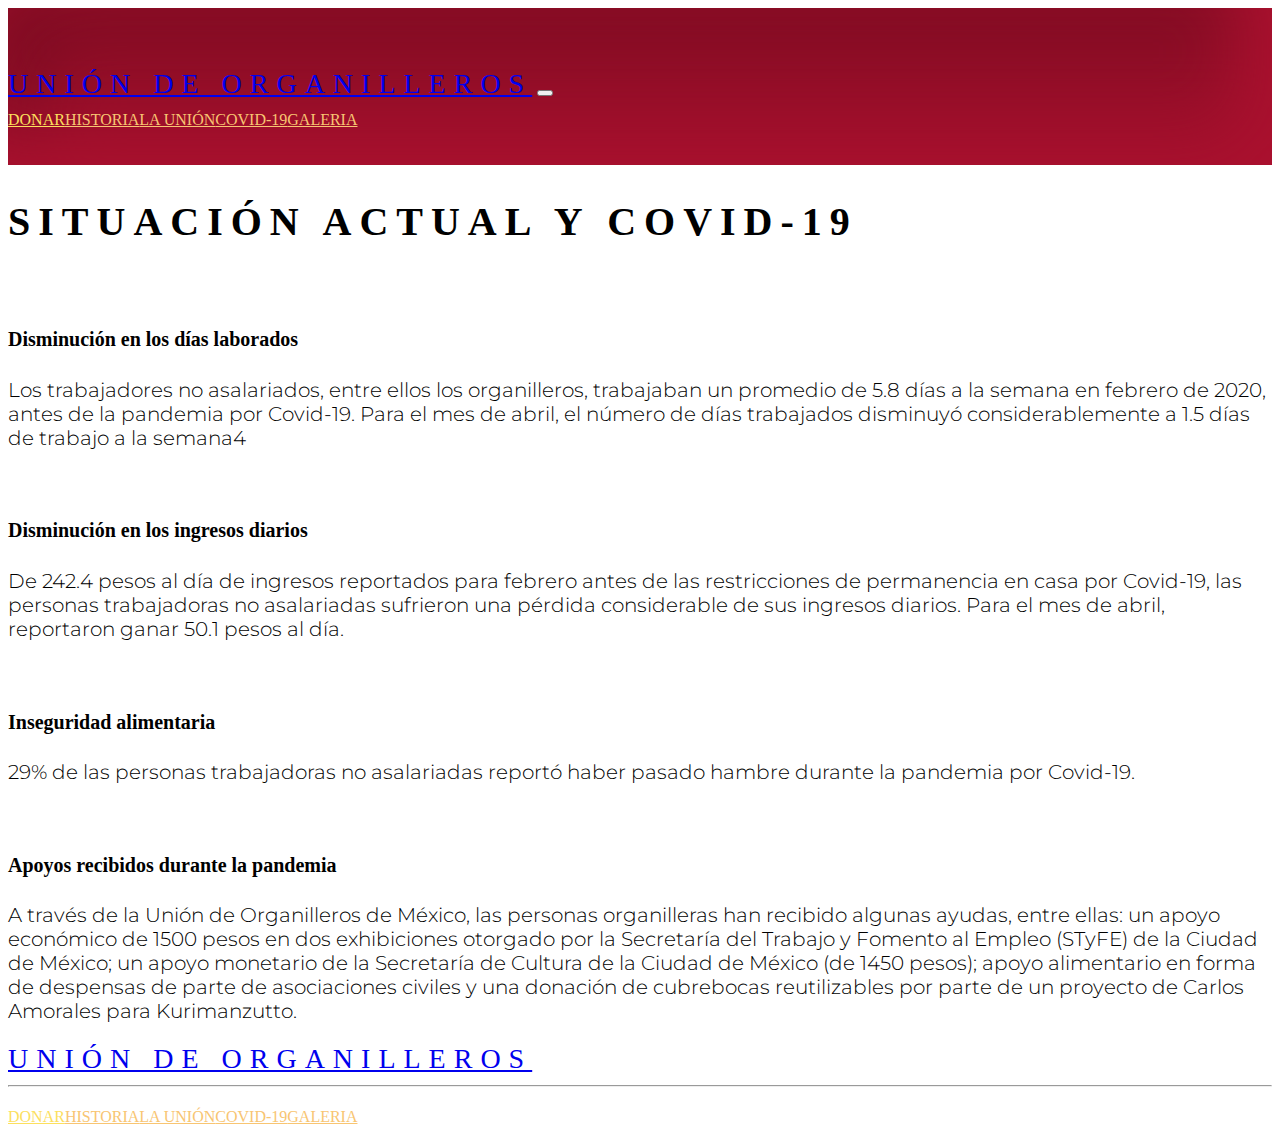
==== covid-19/index.html @ 3a2e7c78 "Avance Pagina Covid" ====
<!DOCTYPE html>
<html lang='en'>

<head>
    <meta charset='UTF-8'>
    <meta name='viewport' content='width=device-width, initial-scale=1.0'>
    <meta http-equiv='X-UA-Compatible' content='ie=edge'>

    <!-- Primary Meta Tags -->
    <title>La Unión de Organilleros de México</title>
    <meta name='title' content='La Unión de Organilleros de México'>
    <meta name='description' content=''>
    <meta keywords='organilleros, mexico, donar, campaña, organillero'>
    <link rel='icon' type='image/png' href='https://dpalmer.in/img/Dicon.png'>

    <!-- Twitter -->
    <meta name='twitter:card' content='summary_large_image'>

    <!-- Open Graph / Facebook -->
    <meta property='og:type' content='website'>
    <meta property='og:title' content='La Unión de Organilleros de México'>
    <meta property='og:description' content=''>
    <meta property='og:image' content=''>

    <!-- CSS -->
    <link rel="stylesheet" href="https://cdn.jsdelivr.net/npm/bootstrap@4.5.3/dist/css/bootstrap.min.css" integrity="sha384-TX8t27EcRE3e/ihU7zmQxVncDAy5uIKz4rEkgIXeMed4M0jlfIDPvg6uqKI2xXr2" crossorigin="anonymous">
    <link rel='stylesheet' type='text/css' href='../css/custom-styles.css'>
</head>

<body>
    <nav>
        <div class="container d-flex align-items-center">
            <a href="../" class="branding flex-grow-1">Unión de Organilleros</a>
            <button class="nav-button" type="button" data-toggle="collapse" data-target="#navbarToggler"
                aria-controls="navbarToggler" aria-expanded="false" aria-label="Toggle navigation">
            </button>
            <div id=nav-exit></div>
            <div class="nav-menu flex-grow-1 text-right" id="navbarToggler">
                <a href="../donar/" class="nav-link current">Donar</a>
                <a href="../historia-del-oficio/" class="nav-link">Historia</a>
                <a href="../historia-de-la-union/" class="nav-link">La Unión</a>
                <a href="../covid-19/" class="nav-link">Covid-19</a>
                <a href="../galeria/" class="nav-link">Galeria</a>
            </div>
        </div>
    </nav>

    <div class="container">
        <h1>Situación Actual y Covid-19</h1>
        <div class="row justify-content-between">
            <div class="col-md-6 col-lg-3 pt-3 pt-lg-0 px-4">
                <img class="img-fluid rounded-circle" src="https://images.unsplash.com/photo-1533186611831-df87f54ae9ae?ixid=MXwxMjA3fDB8MHxzZWFyY2h8MTl8fCUyMm9yZ2FuJTIwZ3JpbmRlcnMlMjIlMjBtZXhpY298ZW58MHwyfDB8&ixlib=rb-1.2.1&auto=format&fit=crop&w=500&q=60" alt="" class="covid">
                <h4 class="text-center pt-3">Disminución en los días laborados</h4>
                <p class="datosCovid text-center">Los trabajadores no asalariados, entre ellos los organilleros, trabajaban un promedio de 5.8 días a la semana en febrero de 2020, antes de la pandemia por Covid-19. Para el mes de abril, el número de días trabajados disminuyó considerablemente a 1.5 días de trabajo a la semana4</p>
            </div>
            <div class="col-md-6 col-lg-3 pt-3 pt-lg-0 px-4">
                <img class="img-fluid rounded-circle" src="https://images.unsplash.com/photo-1581008753481-b42e0474fb40?ixid=MXwxMjA3fDB8MHxzZWFyY2h8MTN8fCUyMm9yZ2FuJTIwZ3JpbmRlcnMlMjIlMjBtZXhpY298ZW58MHwyfDB8&ixlib=rb-1.2.1&auto=format&fit=crop&w=500&q=60" alt="" class="covid">
                <h4 class="text-center pt-3">Disminución en los ingresos diarios</h4>
                <p class="datosCovid text-center">De 242.4 pesos al día de ingresos reportados para febrero antes de las restricciones de permanencia en casa por Covid-19, las personas trabajadoras no asalariadas sufrieron una pérdida considerable de sus ingresos diarios. Para el mes de abril, reportaron ganar 50.1 pesos al día.</p>
            </div>
            <div class="col-md-6 col-lg-3 pt-3 pt-lg-0 px-4">
                <img class="img-fluid rounded-circle" src="https://images.unsplash.com/photo-1563657296610-d0459418a7a7?ixid=MXwxMjA3fDB8MHxzZWFyY2h8Mnx8JTIyb3JnYW4lMjBncmluZGVycyUyMiUyMG1leGljb3xlbnwwfDJ8MHw%3D&ixlib=rb-1.2.1&auto=format&fit=crop&w=500&q=60" alt="" class="covid">
                <h4 class="text-center pt-3">Inseguridad alimentaria</h4>
                <p class="datosCovid text-center">29% de las personas trabajadoras no asalariadas reportó haber pasado hambre durante la pandemia por Covid-19.</p>
            </div>
            <div class="col-md-6 col-lg-3 pt-3 pt-lg-0 px-4">
                <img class="img-fluid rounded-circle" src="https://images.unsplash.com/photo-1568635454645-b0da21651742?ixid=MXwxMjA3fDB8MHxzZWFyY2h8M3x8JTIyb3JnYW4lMjBncmluZGVycyUyMiUyMG1leGljb3xlbnwwfDJ8MHw%3D&ixlib=rb-1.2.1&auto=format&fit=crop&w=500&q=60" alt="" class="covid">
                <h4 class="text-center pt-3">Apoyos recibidos durante la pandemia</h4>
                <p class="datosCovid text-center">A través de la Unión de Organilleros de México, las personas organilleras han recibido algunas ayudas, entre ellas: un apoyo económico de 1500 pesos en dos exhibiciones otorgado por la Secretaría del Trabajo y Fomento al Empleo (STyFE) de la Ciudad de México; un apoyo monetario de la Secretaría de Cultura de la Ciudad de México (de 1450 pesos); apoyo alimentario en forma de despensas de parte de asociaciones civiles y una donación de cubrebocas reutilizables por parte de un proyecto de Carlos Amorales para Kurimanzutto.</p>
            </div>
        </div>
    </div>

    <footer>
        <div class="container">
            <a href="../" class="branding flex-grow-1">Unión de Organilleros</a>
            <hr>
            <div class="w-50 ml-auto mr-0">
                <div class="nav-menu w-100 text-right">
                    <a href="../donar/" class="nav-link current">Donar</a>
                    <a href="../historia-del-oficio/" class="nav-link">Historia</a>
                    <a href="../historia-de-la-union/" class="nav-link">La Unión</a>
                    <a href="../covid-19/" class="nav-link">Covid-19</a>
                    <a href="../galeria/" class="nav-link pr-0">Galeria</a>
                </div>
            </div>
        </div>
    </footer>

    <script>
        document.querySelector('[data-target="#navbarToggler"]').addEventListener('click', function () {
            document.getElementById('navbarToggler').classList.add('open');
            document.getElementById('nav-exit').classList.add('navbar-exit');
        });
        document.getElementById('nav-exit').addEventListener('click', function () {
            document.getElementById('navbarToggler').classList.remove('open');
            document.getElementById('nav-exit').classList.remove('navbar-exit');
        });
    </script>
    <script src="https://code.jquery.com/jquery-3.5.1.slim.min.js" integrity="sha384-DfXdz2htPH0lsSSs5nCTpuj/zy4C+OGpamoFVy38MVBnE+IbbVYUew+OrCXaRkfj" crossorigin="anonymous"></script>
    <script src="https://cdn.jsdelivr.net/npm/popper.js@1.16.1/dist/umd/popper.min.js" integrity="sha384-9/reFTGAW83EW2RDu2S0VKaIzap3H66lZH81PoYlFhbGU+6BZp6G7niu735Sk7lN" crossorigin="anonymous"></script>
    <script src="https://cdn.jsdelivr.net/npm/bootstrap@4.5.3/dist/js/bootstrap.min.js" integrity="sha384-w1Q4orYjBQndcko6MimVbzY0tgp4pWB4lZ7lr30WKz0vr/aWKhXdBNmNb5D92v7s" crossorigin="anonymous"></script>
</body>
</html>
---- css/custom-styles.css ----
@import url("https://fonts.googleapis.com/css2?family=Quattrocento:wght@400;700&family=Raleway:wght@400;500&display=swap");
@import url("https://fonts.googleapis.com/css2?family=Montserrat:ital,wght@0,100;0,200;0,300;0,400;0,500;0,600;0,700;1,600&display=swap");

:root {
  --main-red: #950f29;
  --title: #2e2f3f;
  --background-red: #540819;
  --highlight: #fce05e;
  --header: #f8c572;
  --white: #ffffff;
}

h1,
h2,
.primary-button,
.branding,
.nav-link {
  font-family: "Quattrocento", var(--font-family-sans-serif);
  text-transform: uppercase;
  letter-spacing: 0.5rem;
  font-feature-settings: "ss01" on, "ss04" on;
}

.nav-link {
  letter-spacing: normal;
  font-size: 1rem;
  line-height: 2.5rem;
  color: var(--header);
  flex-grow: 1;
}

.nav-link.current,
.nav-link:hover {
  color: var(--highlight);
}

.branding {
  font-size: 1.75rem;
  line-height: 2rem;
}

h1 {
  font-size: 2.5rem;
  line-height: 3.75rem;
}

body {
  font-family: "Raleway", var(--font-family-sans-serif);
  font-size: 1.25rem;
}

.primary-button {
  font-size: 3rem;
  background: var(--main-red);
  color: var(--white);
  line-height: 6rem;
  width: 50%;
  border-radius: 100px;
}

.primary-button:hover {
  color: var(--white);
  background-color: var(--background-red);
  text-decoration: none;
}

.bg-cover {
  min-height: 100vh;
  width: 100%;
  background-image: url("../img/landingBg.jpg");
  background-color: #bfdcf1;
  background-position: center;
  background-size: cover;
  overflow: hidden;
  display: flex;
  align-items: flex-end;
}

nav {
  background-color: var(--main-red);
  -webkit-box-shadow: inset -35px -35px 70px #ab112f,
    inset 35px 35px 70px #7f0d23;
  -moz-box-shadow: inset -35px -35px 70px #ab112f, inset 35px 35px 70px #7f0d23;
  box-shadow: inset -35px -35px 70px #ab112f, inset 35px 35px 70px #7f0d23;
  padding-top: 60px;
  padding-bottom: 25px;
  color: var(--white);
}

.nav-menu {
  display: -ms-inline-flexbox;
  display: inline-flex;
  flex-direction: row;
  justify-items: stretch;
}

.datosCovid {
  font-family: "Montserrat", sans-serif;
  font-weight: 300;
  font-size: 1em;
}
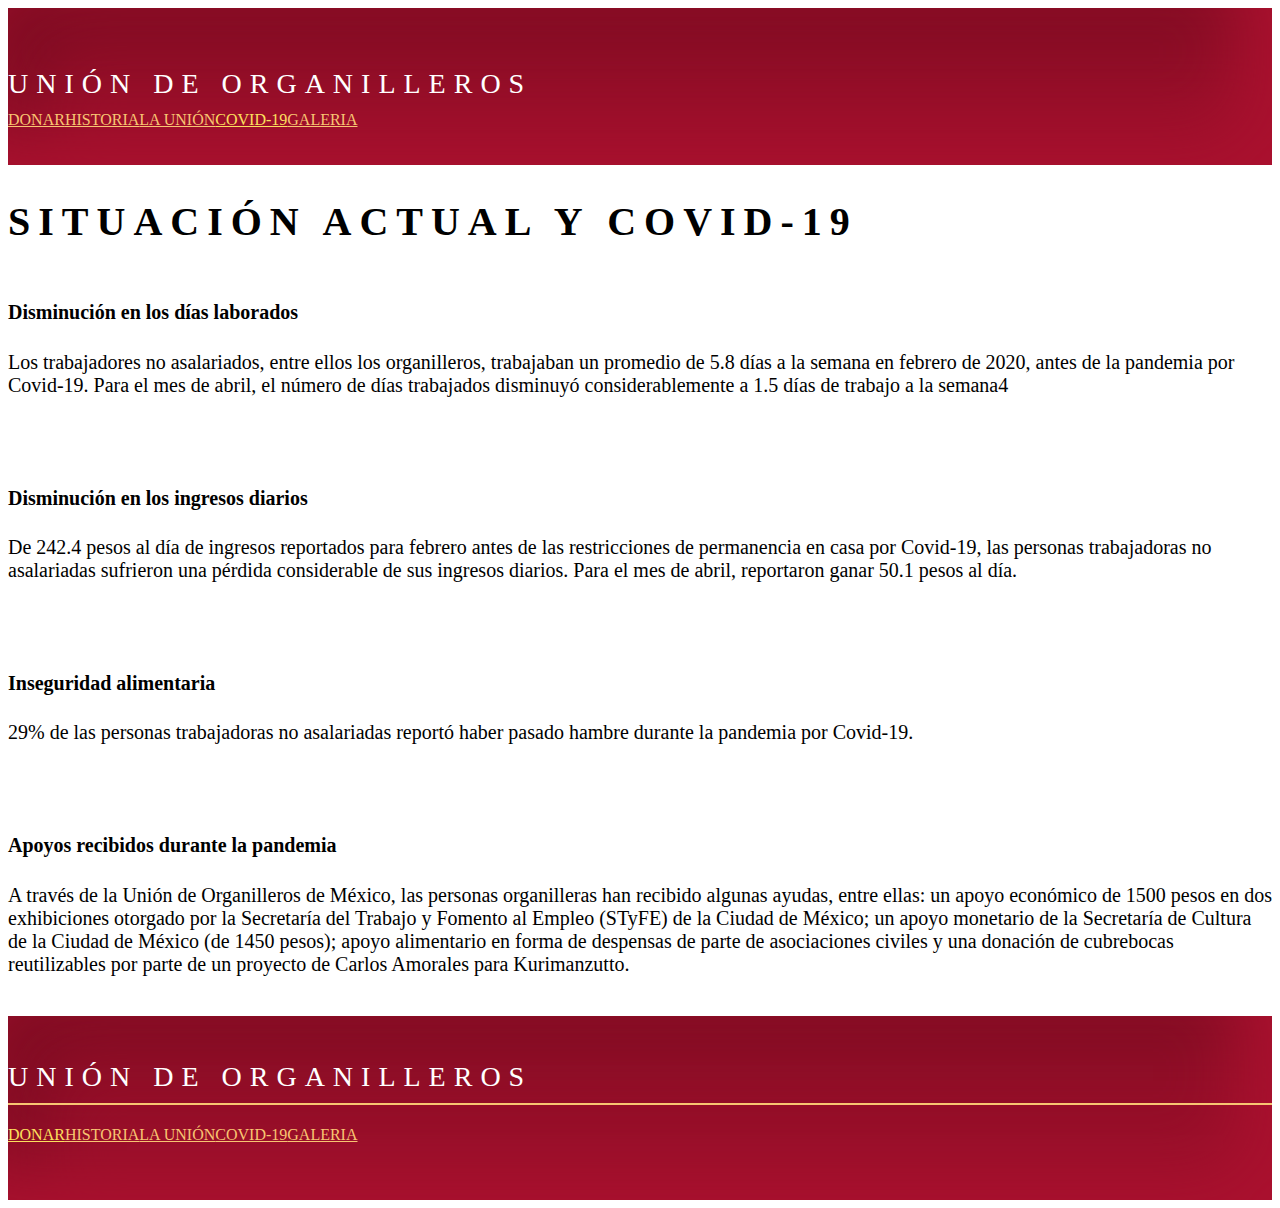
==== commit 61b5f779: "Segundo jalón" ====
--- a/covid-19/index.html
+++ b/covid-19/index.html
@@ -36,18 +36,18 @@
             </button>
             <div id=nav-exit></div>
             <div class="nav-menu flex-grow-1 text-right" id="navbarToggler">
-                <a href="../donar/" class="nav-link current">Donar</a>
+                <a href="../donar/" class="nav-link">Donar</a>
                 <a href="../historia-del-oficio/" class="nav-link">Historia</a>
                 <a href="../historia-de-la-union/" class="nav-link">La Unión</a>
-                <a href="../covid-19/" class="nav-link">Covid-19</a>
+                <a href="../covid-19/" class="nav-link current">Covid-19</a>
                 <a href="../galeria/" class="nav-link">Galeria</a>
             </div>
         </div>
     </nav>
 
-    <div class="container">
+    <div class="container mt-4">
         <h1>Situación Actual y Covid-19</h1>
-        <div class="row justify-content-between">
+        <div class="row justify-content-between mt-4">
             <div class="col-md-6 col-lg-3 pt-3 pt-lg-0 px-4">
                 <img class="img-fluid rounded-circle" src="https://images.unsplash.com/photo-1533186611831-df87f54ae9ae?ixid=MXwxMjA3fDB8MHxzZWFyY2h8MTl8fCUyMm9yZ2FuJTIwZ3JpbmRlcnMlMjIlMjBtZXhpY298ZW58MHwyfDB8&ixlib=rb-1.2.1&auto=format&fit=crop&w=500&q=60" alt="" class="covid">
                 <h4 class="text-center pt-3">Disminución en los días laborados</h4>
--- a/css/custom-styles.css
+++ b/css/custom-styles.css
@@ -14,7 +14,8 @@
 h2,
 .primary-button,
 .branding,
-.nav-link {
+.nav-link,
+.secondary-button {
   font-family: "Quattrocento", var(--font-family-sans-serif);
   text-transform: uppercase;
   letter-spacing: 0.5rem;
@@ -27,21 +28,37 @@
   line-height: 2.5rem;
   color: var(--header);
   flex-grow: 1;
+  padding: 0;
 }
 
 .nav-link.current,
 .nav-link:hover {
   color: var(--highlight);
-}
-
-.branding {
+  text-decoration: underline;
+}
+
+.branding, .branding:hover {
+  color: white;
   font-size: 1.75rem;
   line-height: 2rem;
-}
+  text-decoration: none;
+}
+
 
 h1 {
   font-size: 2.5rem;
   line-height: 3.75rem;
+  margin-bottom: 0;
+}
+
+h2 {
+  font-size: 1.5rem;
+  line-height: 3.75rem;
+  margin-bottom: 20px;
+}
+
+p {
+  margin-bottom: 40px;
 }
 
 body {
@@ -59,6 +76,21 @@
 }
 
 .primary-button:hover {
+  color: var(--white);
+  background-color: var(--background-red);
+  text-decoration: none;
+}
+
+.secondary-button {
+  font-size: 1.25rem;
+  background: var(--main-red);
+  color: var(--white);
+  line-height: 3rem;
+  width: 100%;
+  border-radius: 50px;
+}
+
+.secondary-button:hover {
   color: var(--white);
   background-color: var(--background-red);
   text-decoration: none;
@@ -71,12 +103,31 @@
   background-color: #bfdcf1;
   background-position: center;
   background-size: cover;
-  overflow: hidden;
+  background-attachment: fixed;
   display: flex;
   align-items: flex-end;
 }
 
+.banner-donar {
+  position: fixed;
+  height: 100vh;
+  width: 35%;
+  right: 0;
+  top: 0;
+  z-index: -1;
+  object-fit: cover;
+}
+
+.only {
+  min-height: 70vh;
+  height: auto;
+}
+
 nav {
+  z-index: 1;
+  position: sticky;
+  top: 0;
+  width: 100%;
   background-color: var(--main-red);
   -webkit-box-shadow: inset -35px -35px 70px #ab112f,
     inset 35px 35px 70px #7f0d23;
@@ -87,15 +138,80 @@
   color: var(--white);
 }
 
+.nav-button {
+  display: block;
+  background-color: transparent !important;
+  background-image: url("data:image/svg+xml,%3csvg viewBox='0 0 30 30' xmlns='http://www.w3.org/2000/svg'%3e%3cpath stroke='rgba(255, 255, 255, 1)' stroke-width='1.5' stroke-linecap='round' stroke-miterlimit='10' d='M4 7h22M4 15h22M4 23h22'/%3e%3c/svg%3e");
+  padding: 25px;
+  border: none;
+}
+
 .nav-menu {
+  display: none;
+}
+
+.nav-menu.open {
   display: -ms-inline-flexbox;
   display: inline-flex;
-  flex-direction: row;
+  flex-direction: column;
   justify-items: stretch;
-}
-
-.datosCovid {
-  font-family: "Montserrat", sans-serif;
-  font-weight: 300;
-  font-size: 1em;
-}
+  position: fixed;
+  top: 0;
+  right: 0;
+  width: 50%;
+  background: var(--main-red);
+  height: 100vh;
+  z-index: 2 !important;
+}
+
+.navbar-exit {
+  z-index: 1;
+  content: "";
+  position: fixed;
+  width: 100%;
+  height: 100vh;
+  top: 0;
+  left: 0;
+  background-color: #000b;
+}
+
+.nav-menu.open .nav-link {
+  text-align: center;
+  line-height: 5rem;
+}
+
+.main-red {
+  color: var(--main-red);
+}
+
+footer {
+  color: white;
+  padding-top: 45px;
+  padding-bottom: 45px;
+  background-color: var(--main-red);
+  -webkit-box-shadow: inset -35px -35px 70px #ab112f,
+    inset 35px 35px 70px #7f0d23;
+  -moz-box-shadow: inset -35px -35px 70px #ab112f, inset 35px 35px 70px #7f0d23;
+  box-shadow: inset -35px -35px 70px #ab112f, inset 35px 35px 70px #7f0d23;
+}
+
+hr {
+  border: 1px solid #f8c572;
+}
+
+nav.bottom-hide {
+  position: relative;
+}
+
+@media (min-width: 992px) {
+  .nav-menu {
+    display: -ms-inline-flexbox;
+    display: inline-flex;
+    flex-direction: row;
+    justify-items: stretch;
+  }
+
+  .nav-button {
+    display: none;
+  }
+}
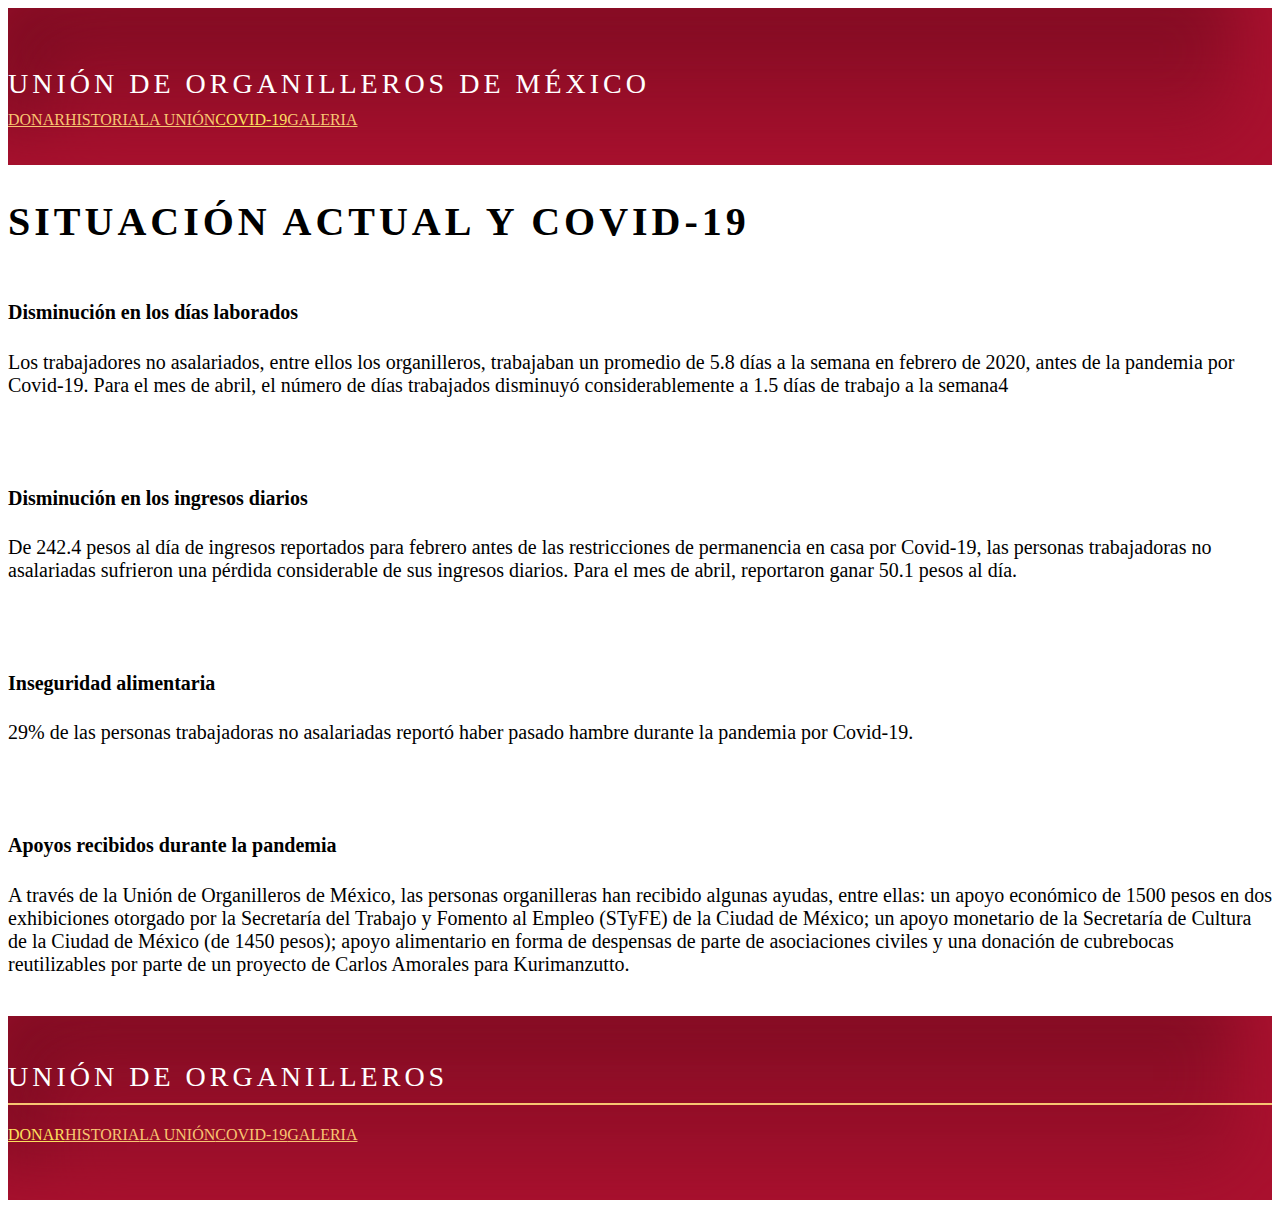
==== commit 87ad2a3f: "placeholders done" ====
--- a/covid-19/index.html
+++ b/covid-19/index.html
@@ -30,7 +30,7 @@
 <body>
     <nav>
         <div class="container d-flex align-items-center">
-            <a href="../" class="branding flex-grow-1">Unión de Organilleros</a>
+            <a href="../" class="branding flex-grow-1">Unión de organilleros de México</a>
             <button class="nav-button" type="button" data-toggle="collapse" data-target="#navbarToggler"
                 aria-controls="navbarToggler" aria-expanded="false" aria-label="Toggle navigation">
             </button>
--- a/css/custom-styles.css
+++ b/css/custom-styles.css
@@ -18,7 +18,7 @@
 .secondary-button {
   font-family: "Quattrocento", var(--font-family-sans-serif);
   text-transform: uppercase;
-  letter-spacing: 0.5rem;
+  letter-spacing: 0.25rem;
   font-feature-settings: "ss01" on, "ss04" on;
 }
 
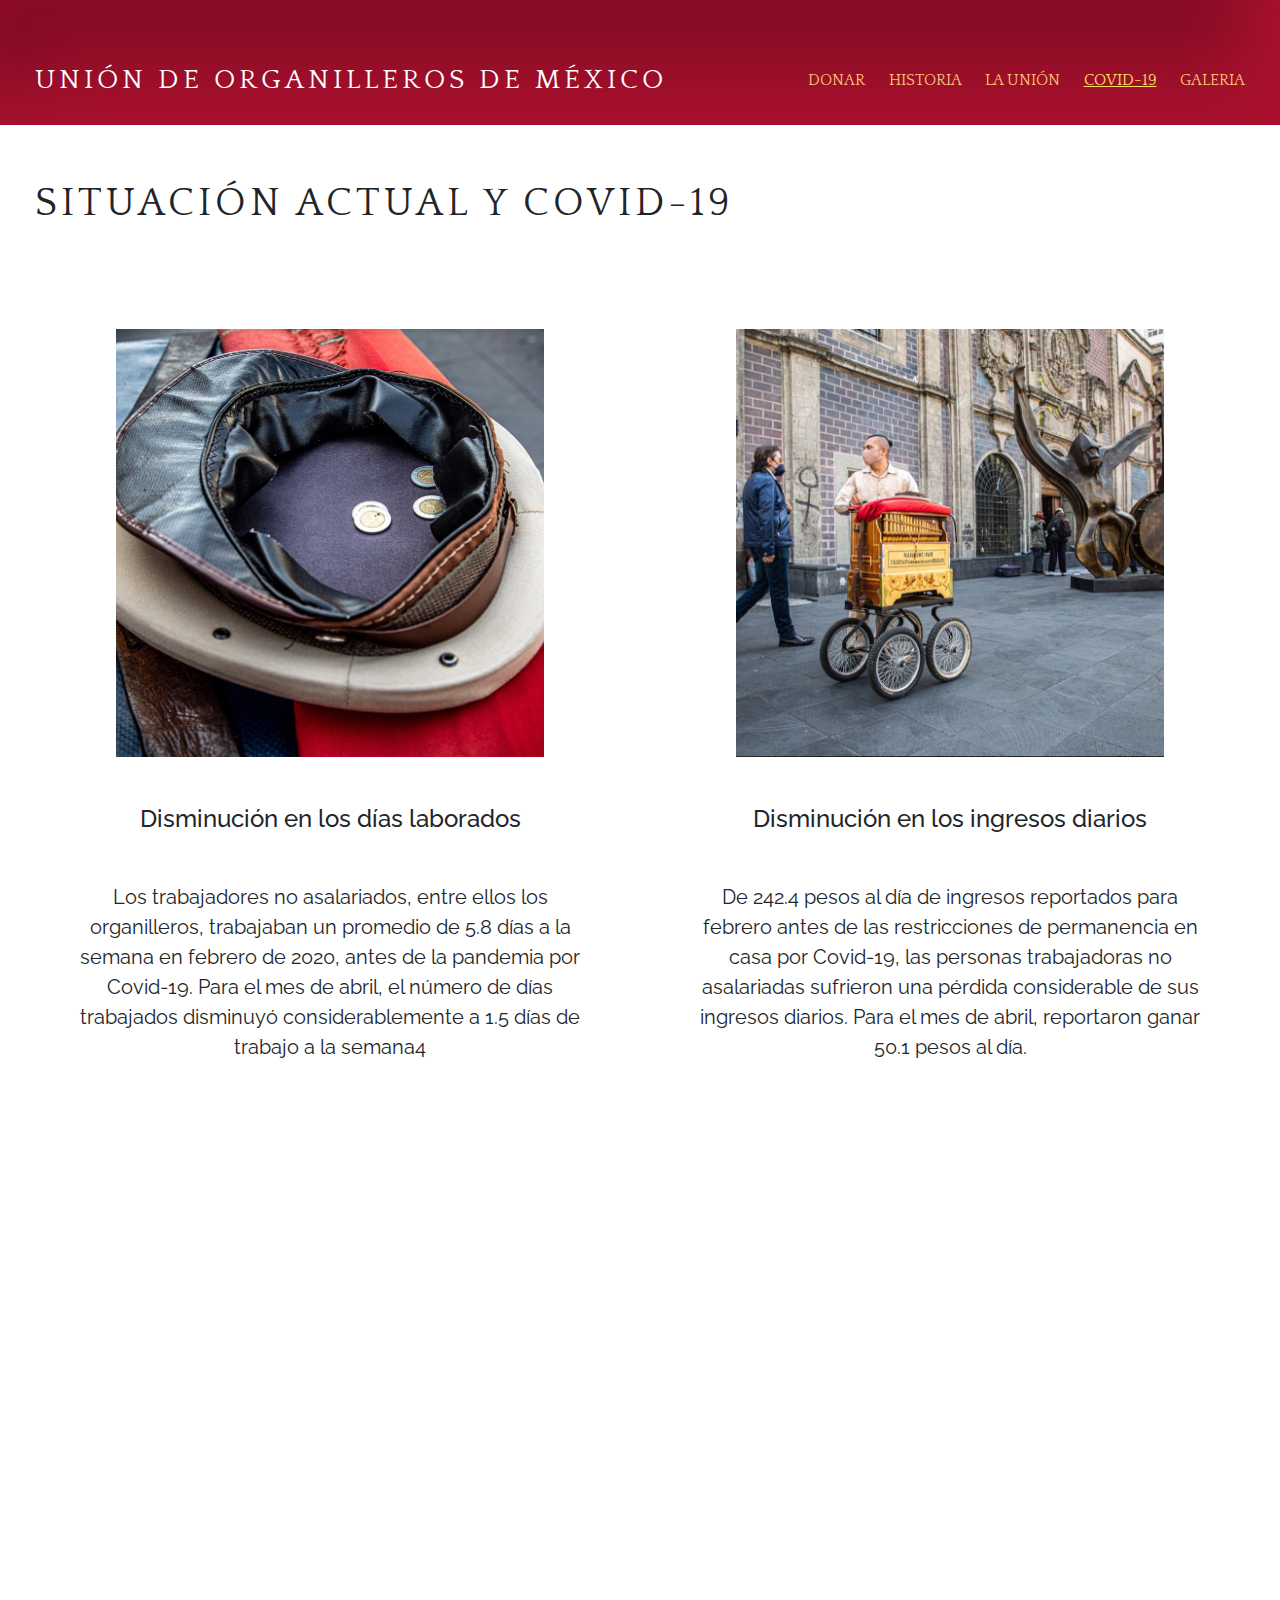
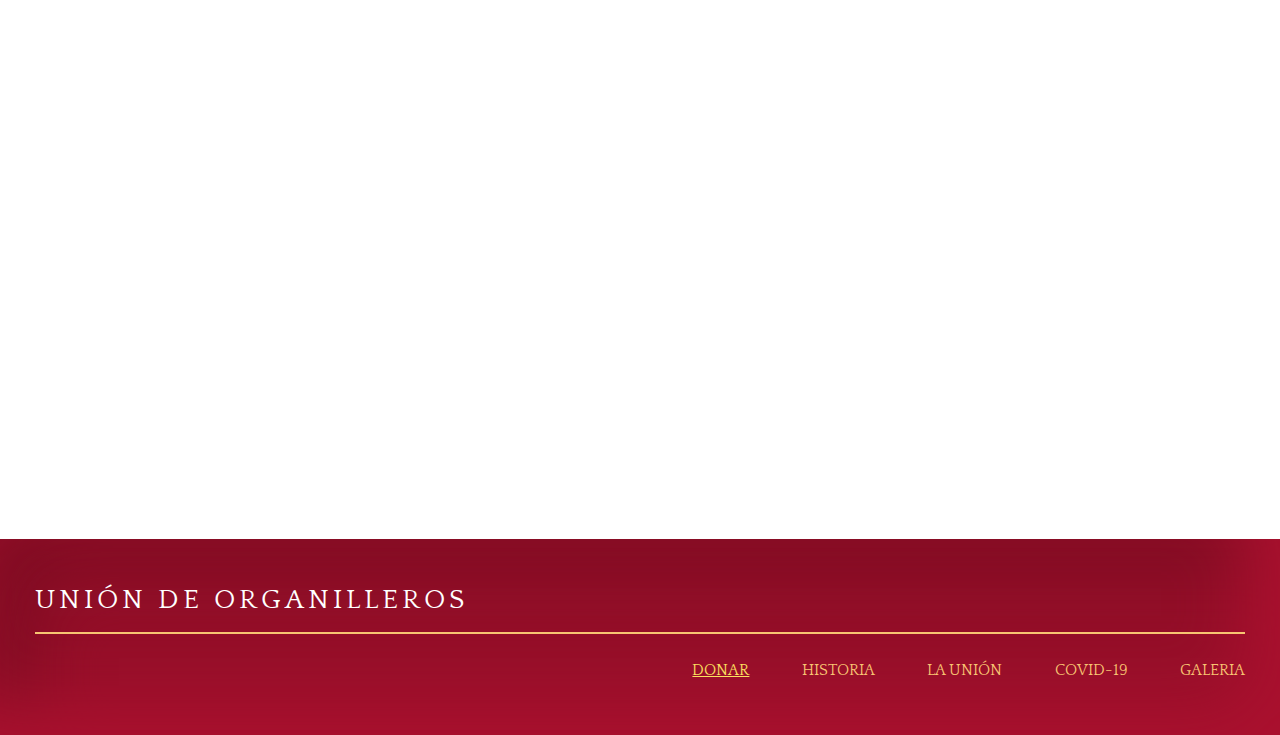
==== commit f226eb77: "final images and responsive animations" ====
--- a/covid-19/index.html
+++ b/covid-19/index.html
@@ -23,7 +23,7 @@
     <meta property='og:image' content=''>
 
     <!-- CSS -->
-    <link rel="stylesheet" href="https://cdn.jsdelivr.net/npm/bootstrap@4.5.3/dist/css/bootstrap.min.css" integrity="sha384-TX8t27EcRE3e/ihU7zmQxVncDAy5uIKz4rEkgIXeMed4M0jlfIDPvg6uqKI2xXr2" crossorigin="anonymous">
+    <link rel='stylesheet' type='text/css' href='../css/bootstrap.css'>
     <link rel='stylesheet' type='text/css' href='../css/custom-styles.css'>
 </head>
 
@@ -46,27 +46,45 @@
     </nav>
 
     <div class="container mt-4">
-        <h1>Situación Actual y Covid-19</h1>
-        <div class="row justify-content-between mt-4">
-            <div class="col-md-6 col-lg-3 pt-3 pt-lg-0 px-4">
-                <img class="img-fluid rounded-circle" src="https://images.unsplash.com/photo-1533186611831-df87f54ae9ae?ixid=MXwxMjA3fDB8MHxzZWFyY2h8MTl8fCUyMm9yZ2FuJTIwZ3JpbmRlcnMlMjIlMjBtZXhpY298ZW58MHwyfDB8&ixlib=rb-1.2.1&auto=format&fit=crop&w=500&q=60" alt="" class="covid">
-                <h4 class="text-center pt-3">Disminución en los días laborados</h4>
-                <p class="datosCovid text-center">Los trabajadores no asalariados, entre ellos los organilleros, trabajaban un promedio de 5.8 días a la semana en febrero de 2020, antes de la pandemia por Covid-19. Para el mes de abril, el número de días trabajados disminuyó considerablemente a 1.5 días de trabajo a la semana4</p>
+        <h1 class="my-5">Situación Actual y Covid-19</h1>
+        <div class="row justify-content-between">
+            <div class="col-12 col-md-6 px-5 hidden slide-bottom my-5">
+                <div class="img-container">
+                    <img class="img-fluid rounded-circle px-5" src="../galeria/img/sqr01.jpg" alt="Foto: César Parra/WIEGO">
+                    <p class="img-credit">Foto: César Parra/WIEGO</p>
+                </div>
+                <h4 class="text-center my-5">Disminución en los días laborados</h4>
+                <p class="text-center">Los trabajadores no asalariados, entre ellos los organilleros, trabajaban un promedio de 5.8 días a la semana en febrero de 2020, antes de la pandemia por Covid-19. Para el mes de abril, el número de días trabajados disminuyó considerablemente a 1.5 días de trabajo a la semana4</p>
             </div>
-            <div class="col-md-6 col-lg-3 pt-3 pt-lg-0 px-4">
-                <img class="img-fluid rounded-circle" src="https://images.unsplash.com/photo-1581008753481-b42e0474fb40?ixid=MXwxMjA3fDB8MHxzZWFyY2h8MTN8fCUyMm9yZ2FuJTIwZ3JpbmRlcnMlMjIlMjBtZXhpY298ZW58MHwyfDB8&ixlib=rb-1.2.1&auto=format&fit=crop&w=500&q=60" alt="" class="covid">
-                <h4 class="text-center pt-3">Disminución en los ingresos diarios</h4>
-                <p class="datosCovid text-center">De 242.4 pesos al día de ingresos reportados para febrero antes de las restricciones de permanencia en casa por Covid-19, las personas trabajadoras no asalariadas sufrieron una pérdida considerable de sus ingresos diarios. Para el mes de abril, reportaron ganar 50.1 pesos al día.</p>
+
+            <div class="col-12 col-md-6 px-5 hidden slide-bottom my-5">
+                <div class="img-container">
+                    <img class="img-fluid rounded-circle px-5" src="../galeria/img/sqr02.jpg" alt="Foto: César Parra/WIEGO">
+                    <p class="img-credit">Foto: César Parra/WIEGO</p>
+                </div>
+
+                <h4 class="text-center my-5">Disminución en los ingresos diarios</h4>
+                <p class="text-center">De 242.4 pesos al día de ingresos reportados para febrero antes de las restricciones de permanencia en casa por Covid-19, las personas trabajadoras no asalariadas sufrieron una pérdida considerable de sus ingresos diarios. Para el mes de abril, reportaron ganar 50.1 pesos al día.</p>
             </div>
-            <div class="col-md-6 col-lg-3 pt-3 pt-lg-0 px-4">
-                <img class="img-fluid rounded-circle" src="https://images.unsplash.com/photo-1563657296610-d0459418a7a7?ixid=MXwxMjA3fDB8MHxzZWFyY2h8Mnx8JTIyb3JnYW4lMjBncmluZGVycyUyMiUyMG1leGljb3xlbnwwfDJ8MHw%3D&ixlib=rb-1.2.1&auto=format&fit=crop&w=500&q=60" alt="" class="covid">
-                <h4 class="text-center pt-3">Inseguridad alimentaria</h4>
-                <p class="datosCovid text-center">29% de las personas trabajadoras no asalariadas reportó haber pasado hambre durante la pandemia por Covid-19.</p>
+
+            <div class="col-12 col-md-6 px-5 hidden slide-bottom my-5">
+                <div class="img-container">
+                    <img class="img-fluid rounded-circle px-5" src="../galeria/img/sqr03.jpg" alt="Foto: César Parra/WIEGO">
+                    <p class="img-credit">Foto: César Parra/WIEGO</p>
+                </div>
+                
+                <h4 class="text-center my-5">Inseguridad alimentaria</h4>
+                <p class="text-center">29% de las personas trabajadoras no asalariadas reportó haber pasado hambre durante la pandemia por Covid-19.</p>
             </div>
-            <div class="col-md-6 col-lg-3 pt-3 pt-lg-0 px-4">
-                <img class="img-fluid rounded-circle" src="https://images.unsplash.com/photo-1568635454645-b0da21651742?ixid=MXwxMjA3fDB8MHxzZWFyY2h8M3x8JTIyb3JnYW4lMjBncmluZGVycyUyMiUyMG1leGljb3xlbnwwfDJ8MHw%3D&ixlib=rb-1.2.1&auto=format&fit=crop&w=500&q=60" alt="" class="covid">
-                <h4 class="text-center pt-3">Apoyos recibidos durante la pandemia</h4>
-                <p class="datosCovid text-center">A través de la Unión de Organilleros de México, las personas organilleras han recibido algunas ayudas, entre ellas: un apoyo económico de 1500 pesos en dos exhibiciones otorgado por la Secretaría del Trabajo y Fomento al Empleo (STyFE) de la Ciudad de México; un apoyo monetario de la Secretaría de Cultura de la Ciudad de México (de 1450 pesos); apoyo alimentario en forma de despensas de parte de asociaciones civiles y una donación de cubrebocas reutilizables por parte de un proyecto de Carlos Amorales para Kurimanzutto.</p>
+
+            <div class="col-12 col-md-6 px-5 hidden slide-bottom my-5">
+                <div class="img-container">
+                    <img class="img-fluid rounded-circle px-5" src="../galeria/img/sqr04.jpg" alt="Foto: César Parra/WIEGO">
+                    <p class="img-credit">Foto: César Parra/WIEGO</p>
+                </div>
+                
+                <h4 class="text-center my-5">Apoyos recibidos durante la pandemia</h4>
+                <p class="text-center">A través de la Unión de Organilleros de México, las personas organilleras han recibido algunas ayudas, entre ellas: un apoyo económico de 1500 pesos en dos exhibiciones otorgado por la Secretaría del Trabajo y Fomento al Empleo (STyFE) de la Ciudad de México; un apoyo monetario de la Secretaría de Cultura de la Ciudad de México (de 1450 pesos); apoyo alimentario en forma de despensas de parte de asociaciones civiles y una donación de cubrebocas reutilizables por parte de un proyecto de Carlos Amorales para Kurimanzutto.</p>
             </div>
         </div>
     </div>
@@ -97,8 +115,6 @@
             document.getElementById('nav-exit').classList.remove('navbar-exit');
         });
     </script>
-    <script src="https://code.jquery.com/jquery-3.5.1.slim.min.js" integrity="sha384-DfXdz2htPH0lsSSs5nCTpuj/zy4C+OGpamoFVy38MVBnE+IbbVYUew+OrCXaRkfj" crossorigin="anonymous"></script>
-    <script src="https://cdn.jsdelivr.net/npm/popper.js@1.16.1/dist/umd/popper.min.js" integrity="sha384-9/reFTGAW83EW2RDu2S0VKaIzap3H66lZH81PoYlFhbGU+6BZp6G7niu735Sk7lN" crossorigin="anonymous"></script>
-    <script src="https://cdn.jsdelivr.net/npm/bootstrap@4.5.3/dist/js/bootstrap.min.js" integrity="sha384-w1Q4orYjBQndcko6MimVbzY0tgp4pWB4lZ7lr30WKz0vr/aWKhXdBNmNb5D92v7s" crossorigin="anonymous"></script>
+    <script src="../fade-animations.js"></script>
 </body>
 </html>
--- a/css/custom-styles.css
+++ b/css/custom-styles.css
@@ -19,7 +19,31 @@
   font-family: "Quattrocento", var(--font-family-sans-serif);
   text-transform: uppercase;
   letter-spacing: 0.25rem;
-  font-feature-settings: "ss01" on, "ss04" on;
+  font-feature-settings: "ss01"on, "ss04"on;
+}
+
+img {
+  object-fit: cover;
+  position: relative;
+  overflow: visible !important;
+}
+
+.img-credit {
+  display: none;
+}
+
+.img-container {
+  position: relative;
+}
+
+.img-container:hover > .img-credit {
+  display: block;
+  position: absolute;
+  bottom: -2rem;
+  color: black;
+  z-index: 3;
+  font-size: 1rem;
+  margin-bottom: 0;
 }
 
 .nav-link {
@@ -37,7 +61,8 @@
   text-decoration: underline;
 }
 
-.branding, .branding:hover {
+.branding,
+.branding:hover {
   color: white;
   font-size: 1.75rem;
   line-height: 2rem;
@@ -214,4 +239,90 @@
   .nav-button {
     display: none;
   }
-}
+
+  .hidden {
+    opacity: 0;
+  }
+
+  @keyframes slide-left {
+    from {
+      opacity: 0;
+      transform: translateX(-100%)
+    }
+
+    to {
+      opacity: 1;
+      transform: translateX(0%)
+    }
+  }
+
+  @keyframes slide-right {
+    from {
+      opacity: 0;
+      transform: translateX(100%)
+    }
+
+    to {
+      opacity: 1;
+      transform: translateX(0%)
+    }
+  }
+
+  @keyframes slide-bottom {
+    from {
+      opacity: 0;
+      transform: translateY(200px)
+    }
+
+    to {
+      opacity: 1;
+      transform: translateY(0%)
+    }
+  }
+
+  @keyframes landing {
+    from {
+      opacity: 0
+    }
+
+    to {
+      opacity: 1
+    }
+  }
+
+  .slide-element.slide-left {
+    animation: slide-right 0.5s;
+  }
+
+  .slide-element.slide-right {
+    animation: slide-left 0.5s;
+  }
+
+  .slide-element.slide-bottom {
+    animation: slide-bottom 0.5s;
+  }
+
+  .slide-element.landing {
+    animation: landing 0.5s;
+  }
+}
+
+
+::-webkit-scrollbar {
+  width: 15px
+}
+
+::-webkit-scrollbar-track {
+  background-color: #f0f1f2
+}
+
+::-webkit-scrollbar-thumb {
+  background-color: #cacaca;
+  border-radius: 30px;
+  border: 2px solid transparent;
+  background-clip: content-box;
+}
+
+::-webkit-scrollbar-thumb:hover {
+  background-color: #dacc;
+}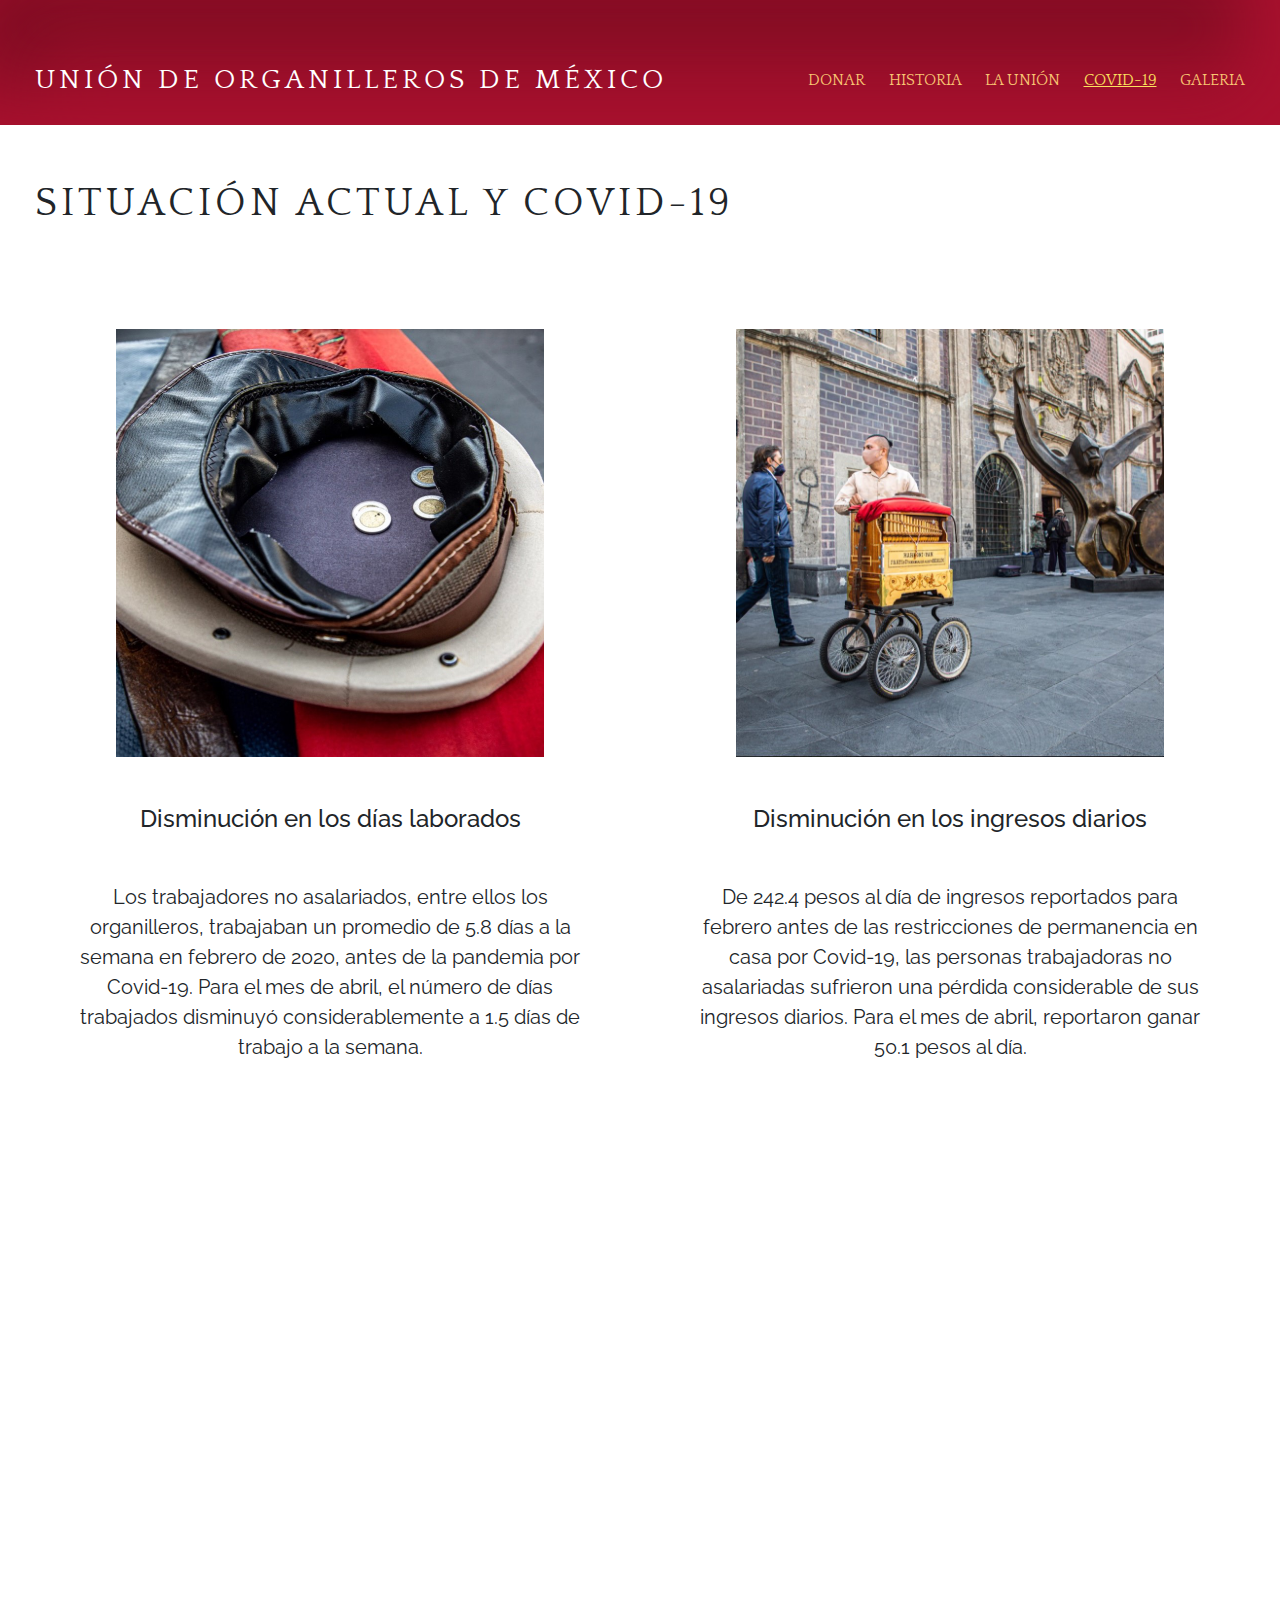
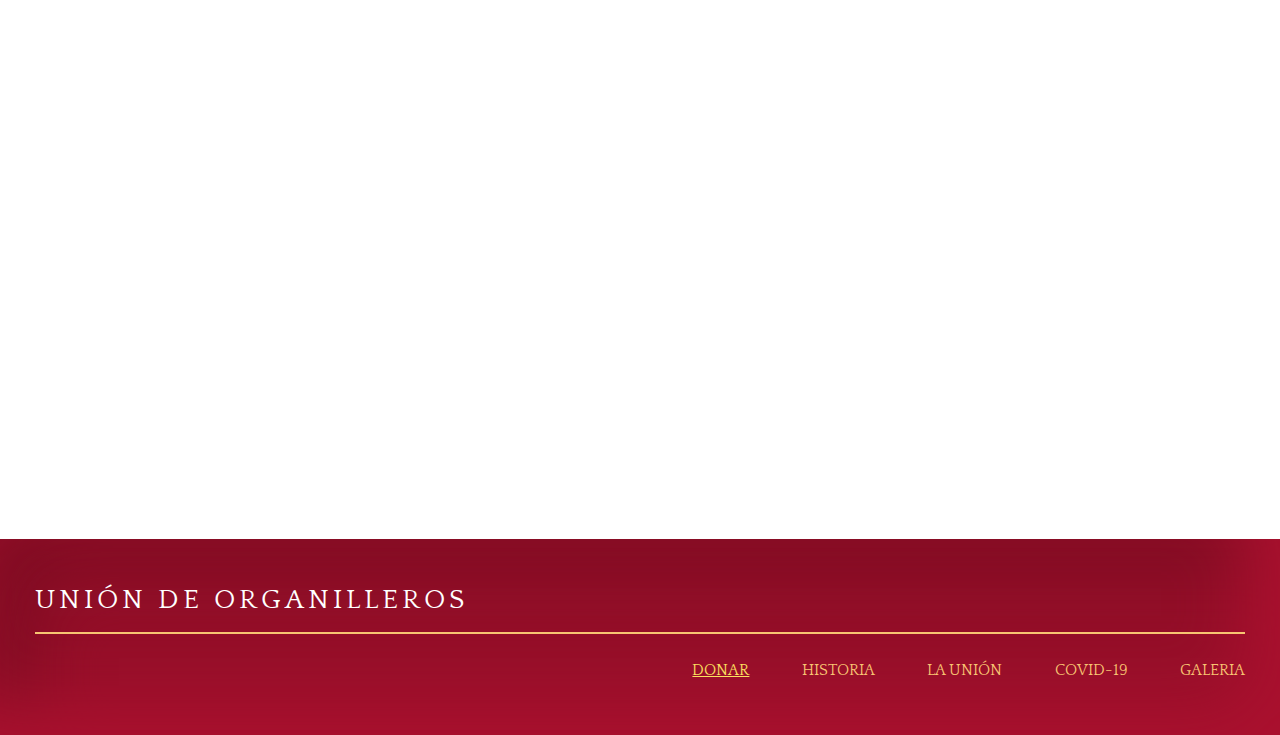
==== commit d563931e: "metatags update" ====
--- a/covid-19/index.html
+++ b/covid-19/index.html
@@ -9,7 +9,12 @@
     <!-- Primary Meta Tags -->
     <title>La Unión de Organilleros de México</title>
     <meta name='title' content='La Unión de Organilleros de México'>
-    <meta name='description' content=''>
+    <meta name='description' content='A través de la Unión de Organilleros de México, las personas organilleras han
+    recibido algunas ayudas, entre ellas: un apoyo económico de 1500 pesos en dos exhibiciones otorgado
+    por la Secretaría del Trabajo y Fomento al Empleo (STyFE) de la Ciudad de México; un apoyo monetario
+    de la Secretaría de Cultura de la Ciudad de México (de 1450 pesos); apoyo alimentario en forma de
+    despensas de parte de asociaciones civiles y una donación de cubrebocas reutilizables por parte de
+    un proyecto de Carlos Amorales para Kurimanzutto.'>
     <meta keywords='organilleros, mexico, donar, campaña, organillero'>
     <link rel='icon' type='image/png' href='https://dpalmer.in/img/Dicon.png'>
 
@@ -19,8 +24,13 @@
     <!-- Open Graph / Facebook -->
     <meta property='og:type' content='website'>
     <meta property='og:title' content='La Unión de Organilleros de México'>
-    <meta property='og:description' content=''>
-    <meta property='og:image' content=''>
+    <meta property='og:description' content='A través de la Unión de Organilleros de México, las personas organilleras han
+    recibido algunas ayudas, entre ellas: un apoyo económico de 1500 pesos en dos exhibiciones otorgado
+    por la Secretaría del Trabajo y Fomento al Empleo (STyFE) de la Ciudad de México; un apoyo monetario
+    de la Secretaría de Cultura de la Ciudad de México (de 1450 pesos); apoyo alimentario en forma de
+    despensas de parte de asociaciones civiles y una donación de cubrebocas reutilizables por parte de
+    un proyecto de Carlos Amorales para Kurimanzutto.'>
+    <meta property='og:image' content='../galeria/img/sqr01.jpg'>
 
     <!-- CSS -->
     <link rel='stylesheet' type='text/css' href='../css/bootstrap.css'>
@@ -50,41 +60,57 @@
         <div class="row justify-content-between">
             <div class="col-12 col-md-6 px-5 hidden slide-bottom my-5">
                 <div class="img-container">
-                    <img class="img-fluid rounded-circle px-5" src="../galeria/img/sqr01.jpg" alt="Foto: César Parra/WIEGO">
+                    <img class="img-fluid rounded-circle px-5" src="../galeria/img/sqr01.jpg"
+                        alt="Foto: César Parra/WIEGO">
                     <p class="img-credit">Foto: César Parra/WIEGO</p>
                 </div>
                 <h4 class="text-center my-5">Disminución en los días laborados</h4>
-                <p class="text-center">Los trabajadores no asalariados, entre ellos los organilleros, trabajaban un promedio de 5.8 días a la semana en febrero de 2020, antes de la pandemia por Covid-19. Para el mes de abril, el número de días trabajados disminuyó considerablemente a 1.5 días de trabajo a la semana4</p>
+                <p class="text-center">Los trabajadores no asalariados, entre ellos los organilleros, trabajaban un
+                    promedio de 5.8 días a la semana en febrero de 2020, antes de la pandemia por Covid-19. Para el mes
+                    de abril, el número de días trabajados disminuyó considerablemente a 1.5 días de trabajo a la
+                    semana.</p>
             </div>
 
             <div class="col-12 col-md-6 px-5 hidden slide-bottom my-5">
                 <div class="img-container">
-                    <img class="img-fluid rounded-circle px-5" src="../galeria/img/sqr02.jpg" alt="Foto: César Parra/WIEGO">
+                    <img class="img-fluid rounded-circle px-5" src="../galeria/img/sqr02.jpg"
+                        alt="Foto: César Parra/WIEGO">
                     <p class="img-credit">Foto: César Parra/WIEGO</p>
                 </div>
 
                 <h4 class="text-center my-5">Disminución en los ingresos diarios</h4>
-                <p class="text-center">De 242.4 pesos al día de ingresos reportados para febrero antes de las restricciones de permanencia en casa por Covid-19, las personas trabajadoras no asalariadas sufrieron una pérdida considerable de sus ingresos diarios. Para el mes de abril, reportaron ganar 50.1 pesos al día.</p>
+                <p class="text-center">De 242.4 pesos al día de ingresos reportados para febrero antes de las
+                    restricciones de permanencia en casa por Covid-19, las personas trabajadoras no asalariadas
+                    sufrieron una pérdida considerable de sus ingresos diarios. Para el mes de abril, reportaron ganar
+                    50.1 pesos al día.</p>
             </div>
 
             <div class="col-12 col-md-6 px-5 hidden slide-bottom my-5">
                 <div class="img-container">
-                    <img class="img-fluid rounded-circle px-5" src="../galeria/img/sqr03.jpg" alt="Foto: César Parra/WIEGO">
+                    <img class="img-fluid rounded-circle px-5" src="../galeria/img/sqr03.jpg"
+                        alt="Foto: César Parra/WIEGO">
                     <p class="img-credit">Foto: César Parra/WIEGO</p>
                 </div>
-                
+
                 <h4 class="text-center my-5">Inseguridad alimentaria</h4>
-                <p class="text-center">29% de las personas trabajadoras no asalariadas reportó haber pasado hambre durante la pandemia por Covid-19.</p>
+                <p class="text-center">29% de las personas trabajadoras no asalariadas reportó haber pasado hambre
+                    durante la pandemia por Covid-19.</p>
             </div>
 
             <div class="col-12 col-md-6 px-5 hidden slide-bottom my-5">
                 <div class="img-container">
-                    <img class="img-fluid rounded-circle px-5" src="../galeria/img/sqr04.jpg" alt="Foto: César Parra/WIEGO">
+                    <img class="img-fluid rounded-circle px-5" src="../galeria/img/sqr04.jpg"
+                        alt="Foto: César Parra/WIEGO">
                     <p class="img-credit">Foto: César Parra/WIEGO</p>
                 </div>
-                
+
                 <h4 class="text-center my-5">Apoyos recibidos durante la pandemia</h4>
-                <p class="text-center">A través de la Unión de Organilleros de México, las personas organilleras han recibido algunas ayudas, entre ellas: un apoyo económico de 1500 pesos en dos exhibiciones otorgado por la Secretaría del Trabajo y Fomento al Empleo (STyFE) de la Ciudad de México; un apoyo monetario de la Secretaría de Cultura de la Ciudad de México (de 1450 pesos); apoyo alimentario en forma de despensas de parte de asociaciones civiles y una donación de cubrebocas reutilizables por parte de un proyecto de Carlos Amorales para Kurimanzutto.</p>
+                <p class="text-center">A través de la Unión de Organilleros de México, las personas organilleras han
+                    recibido algunas ayudas, entre ellas: un apoyo económico de 1500 pesos en dos exhibiciones otorgado
+                    por la Secretaría del Trabajo y Fomento al Empleo (STyFE) de la Ciudad de México; un apoyo monetario
+                    de la Secretaría de Cultura de la Ciudad de México (de 1450 pesos); apoyo alimentario en forma de
+                    despensas de parte de asociaciones civiles y una donación de cubrebocas reutilizables por parte de
+                    un proyecto de Carlos Amorales para Kurimanzutto.</p>
             </div>
         </div>
     </div>
@@ -117,4 +143,5 @@
     </script>
     <script src="../fade-animations.js"></script>
 </body>
-</html>
+
+</html>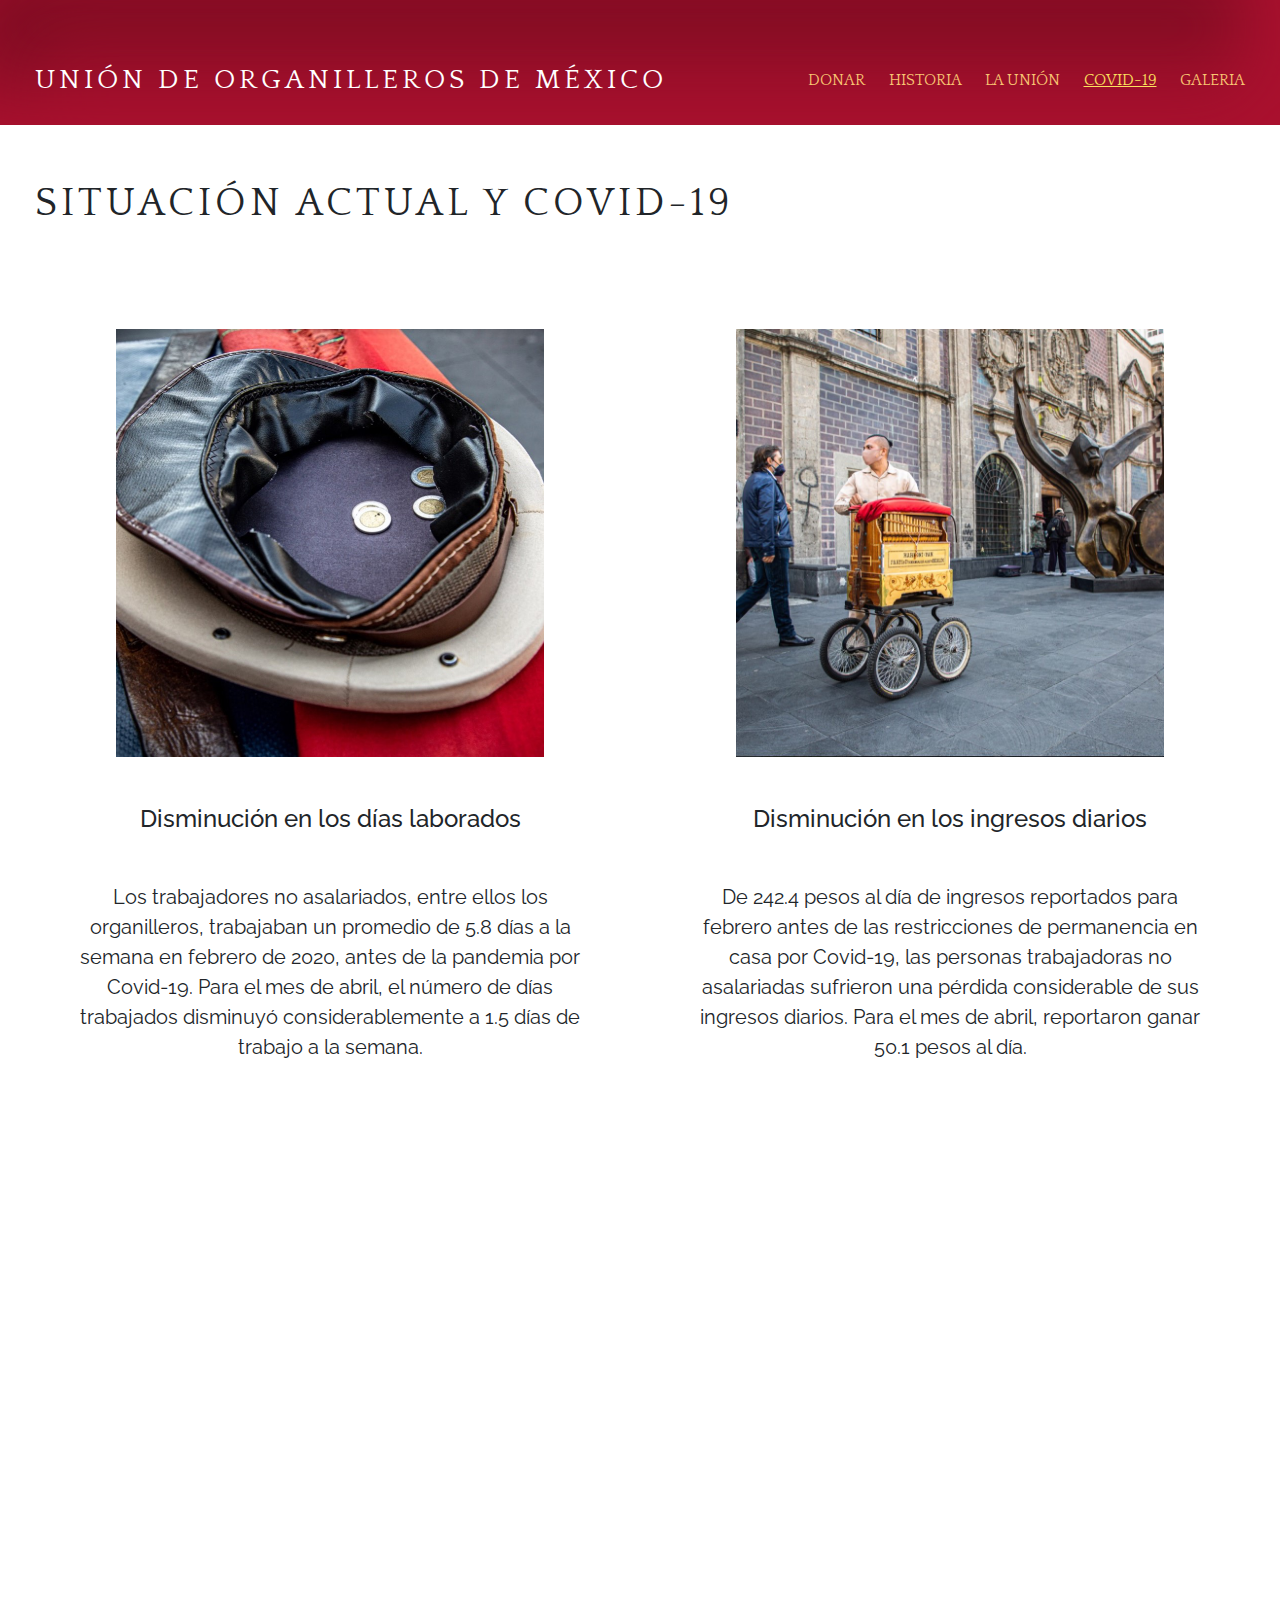
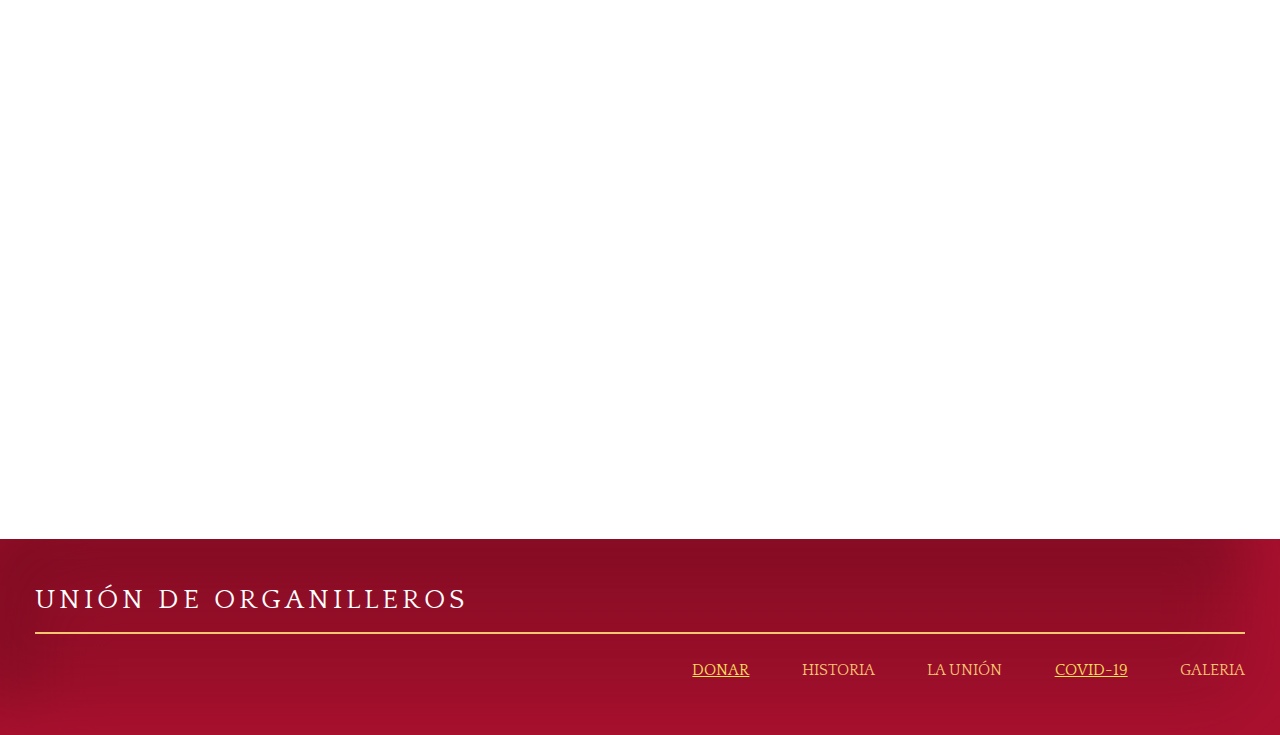
==== commit e5a638e0: "footer current link fix" ====
--- a/covid-19/index.html
+++ b/covid-19/index.html
@@ -55,12 +55,12 @@
         </div>
     </nav>
 
-    <div class="container mt-4">
+    <main class="container mt-4">
         <h1 class="my-5">Situación Actual y Covid-19</h1>
         <div class="row justify-content-between">
-            <div class="col-12 col-md-6 px-5 hidden slide-bottom my-5">
+            <div class="col-12 col-md-6 px-md-5 hidden slide-bottom my-5">
                 <div class="img-container">
-                    <img class="img-fluid rounded-circle px-5" src="../galeria/img/sqr01.jpg"
+                    <img class="img-fluid rounded-circle px-md-5" src="../galeria/img/sqr01.jpg"
                         alt="Foto: César Parra/WIEGO">
                     <p class="img-credit">Foto: César Parra/WIEGO</p>
                 </div>
@@ -71,9 +71,9 @@
                     semana.</p>
             </div>
 
-            <div class="col-12 col-md-6 px-5 hidden slide-bottom my-5">
+            <div class="col-12 col-md-6 px-md-5 hidden slide-bottom my-5">
                 <div class="img-container">
-                    <img class="img-fluid rounded-circle px-5" src="../galeria/img/sqr02.jpg"
+                    <img class="img-fluid rounded-circle px-md-5" src="../galeria/img/sqr02.jpg"
                         alt="Foto: César Parra/WIEGO">
                     <p class="img-credit">Foto: César Parra/WIEGO</p>
                 </div>
@@ -85,9 +85,9 @@
                     50.1 pesos al día.</p>
             </div>
 
-            <div class="col-12 col-md-6 px-5 hidden slide-bottom my-5">
+            <div class="col-12 col-md-6 px-md-5 hidden slide-bottom my-5">
                 <div class="img-container">
-                    <img class="img-fluid rounded-circle px-5" src="../galeria/img/sqr03.jpg"
+                    <img class="img-fluid rounded-circle px-md-5" src="../galeria/img/sqr03.jpg"
                         alt="Foto: César Parra/WIEGO">
                     <p class="img-credit">Foto: César Parra/WIEGO</p>
                 </div>
@@ -97,9 +97,9 @@
                     durante la pandemia por Covid-19.</p>
             </div>
 
-            <div class="col-12 col-md-6 px-5 hidden slide-bottom my-5">
+            <div class="col-12 col-md-6 px-md-5 hidden slide-bottom my-5">
                 <div class="img-container">
-                    <img class="img-fluid rounded-circle px-5" src="../galeria/img/sqr04.jpg"
+                    <img class="img-fluid rounded-circle px-md-5" src="../galeria/img/sqr04.jpg"
                         alt="Foto: César Parra/WIEGO">
                     <p class="img-credit">Foto: César Parra/WIEGO</p>
                 </div>
@@ -113,7 +113,7 @@
                     un proyecto de Carlos Amorales para Kurimanzutto.</p>
             </div>
         </div>
-    </div>
+    </main>
 
     <footer>
         <div class="container">
@@ -124,7 +124,7 @@
                     <a href="../donar/" class="nav-link current">Donar</a>
                     <a href="../historia-del-oficio/" class="nav-link">Historia</a>
                     <a href="../historia-de-la-union/" class="nav-link">La Unión</a>
-                    <a href="../covid-19/" class="nav-link">Covid-19</a>
+                    <a href="../covid-19/" class="nav-link current">Covid-19</a>
                     <a href="../galeria/" class="nav-link pr-0">Galeria</a>
                 </div>
             </div>
--- a/css/custom-styles.css
+++ b/css/custom-styles.css
@@ -96,7 +96,8 @@
   background: var(--main-red);
   color: var(--white);
   line-height: 6rem;
-  width: 50%;
+  min-width: 50%;
+  max-width: 812px;
   border-radius: 100px;
 }
 
@@ -136,7 +137,7 @@
 .banner-donar {
   position: fixed;
   height: 100vh;
-  width: 35%;
+  width: 15%;
   right: 0;
   top: 0;
   z-index: -1;
@@ -229,6 +230,16 @@
 }
 
 @media (min-width: 992px) {
+  .banner-donar {
+    position: fixed;
+    height: 100vh;
+    width: 35%;
+    right: 0;
+    top: 0;
+    z-index: -1;
+    object-fit: cover;
+  }
+
   .nav-menu {
     display: -ms-inline-flexbox;
     display: inline-flex;
